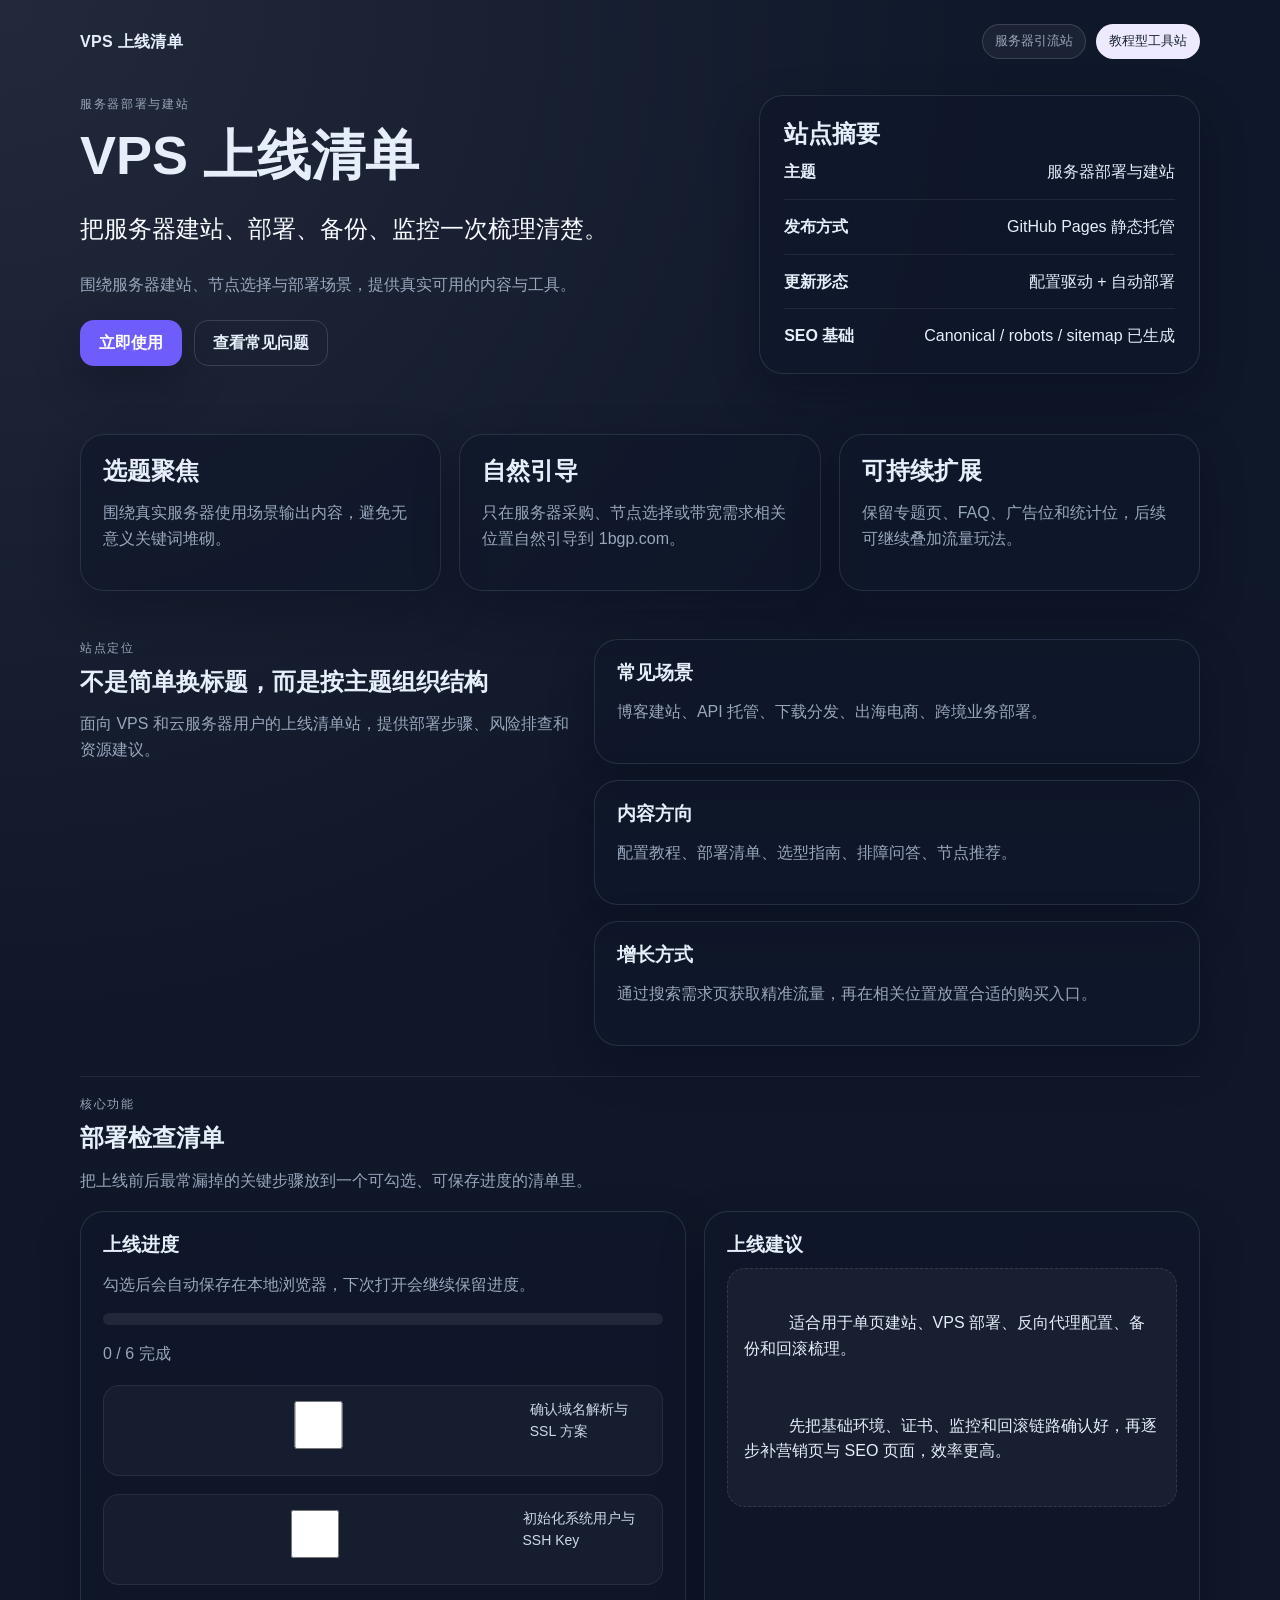
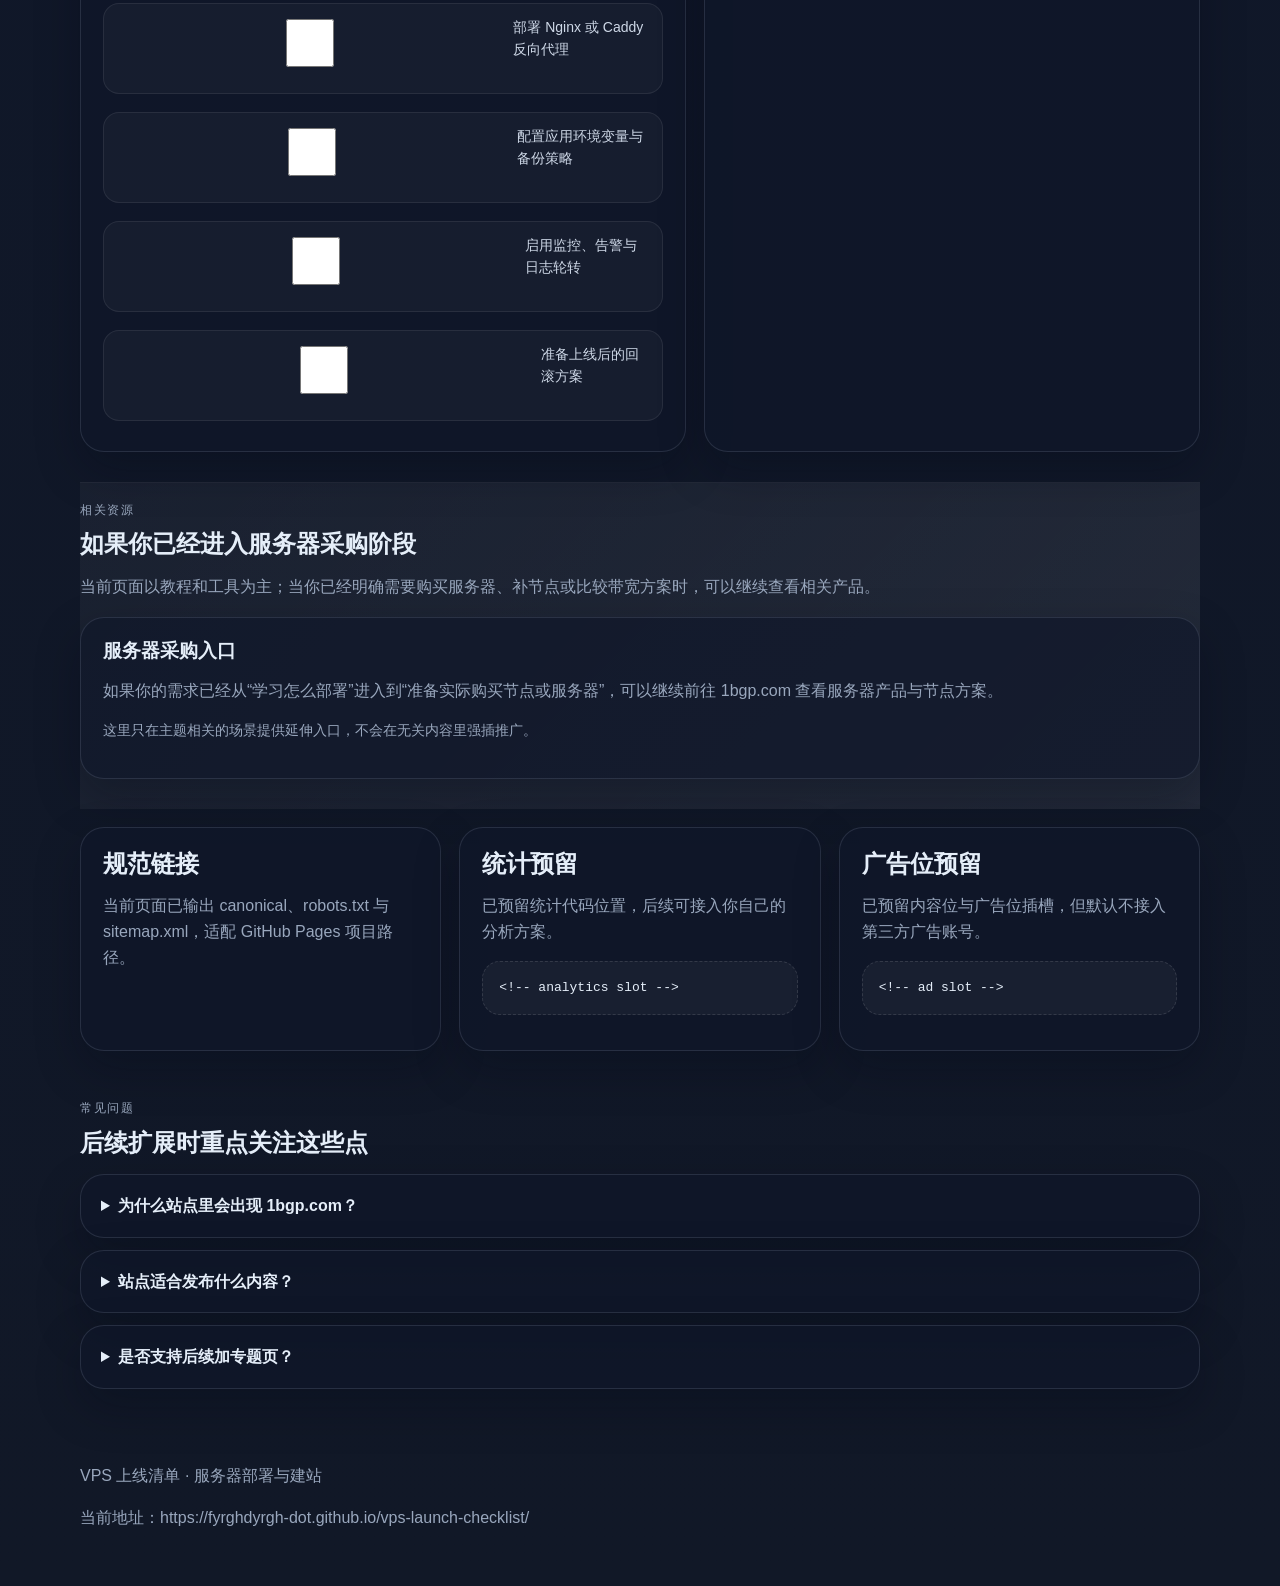
==== index.html @ 23035bbf "chore: publish vps-launch-checklist" ====
<!doctype html>
<html lang="zh-CN">
<head>
  <meta charset="utf-8">
  <meta name="viewport" content="width=device-width, initial-scale=1">
  <title>VPS 上线清单 - 把服务器建站、部署、备份、监控一次梳理清楚。</title>
  <meta name="description" content="面向 VPS 和云服务器用户的上线清单站，提供部署步骤、风险排查和资源建议。">
  <meta name="keywords" content="VPS 教程, 服务器建站, 云服务器清单, Linux 部署, GitHub Pages">
  <meta name="theme-color" content="#6d5efc">
  <link rel="canonical" href="https://fyrghdyrgh-dot.github.io/vps-launch-checklist/">
  <meta property="og:type" content="website">
  <meta property="og:title" content="VPS 上线清单">
  <meta property="og:description" content="面向 VPS 和云服务器用户的上线清单站，提供部署步骤、风险排查和资源建议。">
  <meta property="og:url" content="https://fyrghdyrgh-dot.github.io/vps-launch-checklist/">
  <meta property="og:locale" content="zh_CN">
  <meta name="twitter:card" content="summary_large_image">
  <link rel="stylesheet" href="./assets/site.css">
</head>
<body>
  <header class="site-shell hero">
    <nav class="nav">
      <a class="brand" href="./">VPS 上线清单</a>
      <div class="nav-meta">
        <span class="pill">服务器引流站</span>
        <span class="pill pill-soft">教程型工具站</span>
      </div>
    </nav>
    <div class="hero-grid">
      <section>
        <p class="eyebrow">服务器部署与建站</p>
        <h1>VPS 上线清单</h1>
        <p class="lead">把服务器建站、部署、备份、监控一次梳理清楚。</p>
        <p class="sublead">围绕服务器建站、节点选择与部署场景，提供真实可用的内容与工具。</p>
        <div class="cta-row">
          <a class="button" href="#feature">立即使用</a>
          <a class="button button-ghost" href="#faq">查看常见问题</a>
        </div>
      </section>
      <aside class="hero-panel">
        <h2>站点摘要</h2>
        <ul class="summary-list">
          <li><strong>主题</strong><span>服务器部署与建站</span></li>
          <li><strong>发布方式</strong><span>GitHub Pages 静态托管</span></li>
          <li><strong>更新形态</strong><span>配置驱动 + 自动部署</span></li>
          <li><strong>SEO 基础</strong><span>Canonical / robots / sitemap 已生成</span></li>
        </ul>
      </aside>
    </div>
  </header>

  <main class="site-shell">
    <section class="section section-grid">
      <article class="card"><h2>选题聚焦</h2><p>围绕真实服务器使用场景输出内容，避免无意义关键词堆砌。</p></article><article class="card"><h2>自然引导</h2><p>只在服务器采购、节点选择或带宽需求相关位置自然引导到 1bgp.com。</p></article><article class="card"><h2>可持续扩展</h2><p>保留专题页、FAQ、广告位和统计位，后续可继续叠加流量玩法。</p></article>
    </section>

    <section class="section split">
      <div>
        <p class="eyebrow">站点定位</p>
        <h2>不是简单换标题，而是按主题组织结构</h2>
        <p>面向 VPS 和云服务器用户的上线清单站，提供部署步骤、风险排查和资源建议。</p>
      </div>
      <div class="card-stack">
        <article class="card"><h3>常见场景</h3><p>博客建站、API 托管、下载分发、出海电商、跨境业务部署。</p></article><article class="card"><h3>内容方向</h3><p>配置教程、部署清单、选型指南、排障问答、节点推荐。</p></article><article class="card"><h3>增长方式</h3><p>通过搜索需求页获取精准流量，再在相关位置放置合适的购买入口。</p></article>
      </div>
    </section>

    <section class="section feature-wrap" id="feature">
      <div class="section-head">
        <p class="eyebrow">核心功能</p>
        <h2>部署检查清单</h2>
        <p>把上线前后最常漏掉的关键步骤放到一个可勾选、可保存进度的清单里。</p>
      </div>
      <div class="feature-grid">
      <article class="tool-card">
        <h3>上线进度</h3>
        <p>勾选后会自动保存在本地浏览器，下次打开会继续保留进度。</p>
        <div class="progress"><div class="progress-bar" id="progressBar"></div></div>
        <p id="progressText">0 / 6 完成</p>
        <div class="checklist" id="checklistRoot">
          <label class="check-item"><input type="checkbox" data-check-item="0"><span>确认域名解析与 SSL 方案</span></label><label class="check-item"><input type="checkbox" data-check-item="1"><span>初始化系统用户与 SSH Key</span></label><label class="check-item"><input type="checkbox" data-check-item="2"><span>部署 Nginx 或 Caddy 反向代理</span></label><label class="check-item"><input type="checkbox" data-check-item="3"><span>配置应用环境变量与备份策略</span></label><label class="check-item"><input type="checkbox" data-check-item="4"><span>启用监控、告警与日志轮转</span></label><label class="check-item"><input type="checkbox" data-check-item="5"><span>准备上线后的回滚方案</span></label>
        </div>
      </article>
      <article class="tool-card">
        <h3>上线建议</h3>
        <div class="result-panel">
          适合用于单页建站、VPS 部署、反向代理配置、备份和回滚梳理。<br><br>
          先把基础环境、证书、监控和回滚链路确认好，再逐步补营销页与 SEO 页面，效率更高。
        </div>
      </article>
    </div>
    </section>

    <section class="section promo">
    <div class="section-head">
      <p class="eyebrow">相关资源</p>
      <h2>如果你已经进入服务器采购阶段</h2>
      <p>当前页面以教程和工具为主；当你已经明确需要购买服务器、补节点或比较带宽方案时，可以继续查看相关产品。</p>
    </div>
    <article class="card">
      <h3>服务器采购入口</h3>
      <p>如果你的需求已经从“学习怎么部署”进入到“准备实际购买节点或服务器”，可以继续前往 <a class="inline-link" href="https://1bgp.com/">1bgp.com</a> 查看服务器产品与节点方案。</p>
      <p class="promo-note">这里只在主题相关的场景提供延伸入口，不会在无关内容里强插推广。</p>
    </article>
  </section>

    <section class="section utility-grid">
      <article class="card">
        <h2>规范链接</h2>
        <p>当前页面已输出 canonical、robots.txt 与 sitemap.xml，适配 GitHub Pages 项目路径。</p>
      </article>
      <article class="card">
        <h2>统计预留</h2>
        <p>已预留统计代码位置，后续可接入你自己的分析方案。</p>
        <pre class="placeholder">&lt;!-- analytics slot --&gt;</pre>
      </article>
      <article class="card">
        <h2>广告位预留</h2>
        <p>已预留内容位与广告位插槽，但默认不接入第三方广告账号。</p>
        <pre class="placeholder">&lt;!-- ad slot --&gt;</pre>
      </article>
    </section>

    <section class="section" id="faq">
      <div class="section-head">
        <p class="eyebrow">常见问题</p>
        <h2>后续扩展时重点关注这些点</h2>
      </div>
      <div class="faq-list">
        <details class="faq-item"><summary>为什么站点里会出现 1bgp.com？</summary><p>仅在用户已经产生服务器采购或节点筛选需求时，页面会提供一个自然的延伸入口。</p></details><details class="faq-item"><summary>站点适合发布什么内容？</summary><p>适合教程、实用工具、部署流程、问题排查和服务器选型建议。</p></details><details class="faq-item"><summary>是否支持后续加专题页？</summary><p>支持。当前模板是静态结构，可继续扩展更多 HTML 页面或 JSON 数据源。</p></details>
      </div>
    </section>
  </main>

  <footer class="site-shell footer">
    <p>VPS 上线清单 · 服务器部署与建站</p>
    <p>当前地址：<a href="https://fyrghdyrgh-dot.github.io/vps-launch-checklist/">https://fyrghdyrgh-dot.github.io/vps-launch-checklist/</a></p>
  </footer>

  <script>window.__SITE_DATA__ = {"owner":"fyrghdyrgh-dot","siteUrl":"https://fyrghdyrgh-dot.github.io/vps-launch-checklist/","repo":"vps-launch-checklist","slug":"vps-launch-checklist","name":"VPS 上线清单","tagline":"把服务器建站、部署、备份、监控一次梳理清楚。","description":"面向 VPS 和云服务器用户的上线清单站，提供部署步骤、风险排查和资源建议。","topic":"服务器部署与建站","category":"server-lead","keywords":["VPS 教程","服务器建站","云服务器清单","Linux 部署","GitHub Pages"],"lang":"zh-CN","colors":{"accent":"#6d5efc","accentSoft":"#edeaff","surface":"#0f172a","surfaceSoft":"#111827"},"promoteTarget":true,"targetLink":"https://1bgp.com/","analyticsPlaceholder":true,"adPlaceholder":true,"feature":{"kind":"deploymentChecklist","items":["确认域名解析与 SSL 方案","初始化系统用户与 SSH Key","部署 Nginx 或 Caddy 反向代理","配置应用环境变量与备份策略","启用监控、告警与日志轮转","准备上线后的回滚方案"]},"referenceStyle":"教程型工具站","sections":{"highlights":[{"title":"选题聚焦","text":"围绕真实服务器使用场景输出内容，避免无意义关键词堆砌。"},{"title":"自然引导","text":"只在服务器采购、节点选择或带宽需求相关位置自然引导到 1bgp.com。"},{"title":"可持续扩展","text":"保留专题页、FAQ、广告位和统计位，后续可继续叠加流量玩法。"}],"contentCards":[{"title":"常见场景","text":"博客建站、API 托管、下载分发、出海电商、跨境业务部署。"},{"title":"内容方向","text":"配置教程、部署清单、选型指南、排障问答、节点推荐。"},{"title":"增长方式","text":"通过搜索需求页获取精准流量，再在相关位置放置合适的购买入口。"}],"faq":[{"q":"为什么站点里会出现 1bgp.com？","a":"仅在用户已经产生服务器采购或节点筛选需求时，页面会提供一个自然的延伸入口。"},{"q":"站点适合发布什么内容？","a":"适合教程、实用工具、部署流程、问题排查和服务器选型建议。"},{"q":"是否支持后续加专题页？","a":"支持。当前模板是静态结构，可继续扩展更多 HTML 页面或 JSON 数据源。"}]}};</script>
  <script type="module" src="./assets/site.js"></script>
</body>
</html>
---- assets/site.css ----
:root {
  --accent: #6d5efc;
  --accent-soft: #edeaff;
  --surface: #0f172a;
  --surface-soft: #111827;
  --line: rgba(148, 163, 184, 0.18);
  --text: #e5eef9;
  --muted: #99a7bd;
  --card: rgba(15, 23, 42, 0.68);
  --shadow: 0 18px 45px rgba(2, 8, 23, 0.28);
}

* {
  box-sizing: border-box;
}

html {
  scroll-behavior: smooth;
}

body {
  margin: 0;
  font-family: Inter, "PingFang SC", "Microsoft YaHei", sans-serif;
  color: var(--text);
  background:
    radial-gradient(circle at top left, rgba(255, 255, 255, 0.08), transparent 30%),
    linear-gradient(180deg, var(--surface), var(--surface-soft));
  line-height: 1.6;
}

a {
  color: inherit;
  text-decoration: none;
}

.site-shell {
  width: min(1120px, calc(100% - 32px));
  margin: 0 auto;
}

.hero {
  padding: 24px 0 42px;
}

.nav {
  display: flex;
  justify-content: space-between;
  gap: 16px;
  align-items: center;
  margin-bottom: 36px;
}

.brand {
  font-weight: 800;
  letter-spacing: 0.02em;
}

.nav-meta {
  display: flex;
  gap: 10px;
  flex-wrap: wrap;
}

.pill {
  border: 1px solid rgba(255, 255, 255, 0.14);
  border-radius: 999px;
  padding: 6px 12px;
  color: var(--muted);
  background: rgba(255, 255, 255, 0.05);
  font-size: 13px;
}

.pill-soft {
  background: var(--accent-soft);
  color: #182135;
  border-color: transparent;
}

.hero-grid,
.split,
.section-grid,
.utility-grid,
.feature-grid {
  display: grid;
  gap: 18px;
}

.hero-grid {
  grid-template-columns: minmax(0, 1.2fr) minmax(280px, 0.8fr);
  align-items: stretch;
}

.eyebrow {
  text-transform: uppercase;
  letter-spacing: 0.14em;
  font-size: 12px;
  color: var(--muted);
  margin: 0 0 10px;
}

h1,
h2,
h3 {
  margin: 0 0 12px;
  line-height: 1.15;
}

h1 {
  font-size: clamp(32px, 5vw, 54px);
}

.lead {
  font-size: clamp(18px, 2.6vw, 24px);
  color: #f8fbff;
  max-width: 720px;
}

.sublead,
p {
  color: var(--muted);
}

.cta-row {
  display: flex;
  gap: 12px;
  margin-top: 22px;
  flex-wrap: wrap;
}

.button {
  display: inline-flex;
  align-items: center;
  justify-content: center;
  min-height: 46px;
  padding: 0 18px;
  border-radius: 14px;
  background: var(--accent);
  color: white;
  font-weight: 700;
  border: 1px solid transparent;
  box-shadow: var(--shadow);
}

.button-ghost {
  background: transparent;
  border-color: rgba(255, 255, 255, 0.14);
  color: var(--text);
  box-shadow: none;
}

.hero-panel,
.card,
.tool-card,
.faq-item {
  border: 1px solid var(--line);
  border-radius: 24px;
  background: var(--card);
  box-shadow: var(--shadow);
}

.hero-panel {
  padding: 24px;
}

.summary-list {
  list-style: none;
  margin: 0;
  padding: 0;
  display: grid;
  gap: 14px;
}

.summary-list li {
  display: flex;
  justify-content: space-between;
  gap: 12px;
  align-items: center;
  border-bottom: 1px solid rgba(255, 255, 255, 0.08);
  padding-bottom: 14px;
}

.summary-list li:last-child {
  border-bottom: 0;
  padding-bottom: 0;
}

.section {
  padding: 18px 0 30px;
}

.section-grid,
.utility-grid {
  grid-template-columns: repeat(3, minmax(0, 1fr));
}

.card-stack {
  display: grid;
  gap: 16px;
}

.card,
.tool-card {
  padding: 22px;
}

.split {
  grid-template-columns: minmax(0, 0.9fr) minmax(0, 1.1fr);
  align-items: start;
}

.section-head {
  margin-bottom: 18px;
}

.feature-wrap {
  border-top: 1px solid rgba(255, 255, 255, 0.08);
  border-bottom: 1px solid rgba(255, 255, 255, 0.08);
}

.feature-grid {
  grid-template-columns: 1.1fr 0.9fr;
}

label {
  display: block;
  margin-bottom: 8px;
  color: #ced8e7;
  font-size: 14px;
}

input,
select,
textarea {
  width: 100%;
  border: 1px solid rgba(255, 255, 255, 0.12);
  border-radius: 14px;
  background: rgba(255, 255, 255, 0.04);
  color: var(--text);
  padding: 12px 14px;
  min-height: 48px;
  margin-bottom: 14px;
}

input::placeholder,
textarea::placeholder {
  color: #7f8ba1;
}

.meta-row {
  display: grid;
  grid-template-columns: repeat(2, minmax(0, 1fr));
  gap: 12px;
}

.progress {
  height: 12px;
  border-radius: 999px;
  background: rgba(255, 255, 255, 0.08);
  overflow: hidden;
  margin: 14px 0 10px;
}

.progress-bar {
  height: 100%;
  width: 0;
  background: linear-gradient(90deg, var(--accent), #ffffff);
}

.checklist {
  display: grid;
  gap: 10px;
  margin-top: 18px;
}

.check-item {
  display: flex;
  gap: 12px;
  align-items: flex-start;
  padding: 12px 14px;
  border: 1px solid rgba(255, 255, 255, 0.08);
  border-radius: 16px;
  background: rgba(255, 255, 255, 0.03);
}

.result-panel,
.placeholder {
  border-radius: 18px;
  background: rgba(255, 255, 255, 0.04);
  padding: 16px;
  border: 1px dashed rgba(255, 255, 255, 0.12);
  white-space: pre-wrap;
}

.promo {
  background: linear-gradient(135deg, rgba(255, 255, 255, 0.04), rgba(255, 255, 255, 0.08));
}

.promo-note {
  font-size: 14px;
  color: var(--muted);
}

.faq-list {
  display: grid;
  gap: 12px;
}

.faq-item {
  padding: 18px 20px;
}

.faq-item summary {
  cursor: pointer;
  font-weight: 700;
}

.footer,
.empty-state {
  padding: 28px 0 40px;
}

.empty-state {
  min-height: 100vh;
  display: grid;
  place-items: center;
}

@media (max-width: 920px) {
  .hero-grid,
  .split,
  .section-grid,
  .utility-grid,
  .feature-grid {
    grid-template-columns: 1fr;
  }
}

@media (max-width: 640px) {
  .site-shell {
    width: min(100% - 24px, 1120px);
  }

  .nav {
    align-items: flex-start;
    flex-direction: column;
  }

  .meta-row {
    grid-template-columns: 1fr;
  }

  .button {
    width: 100%;
  }
}
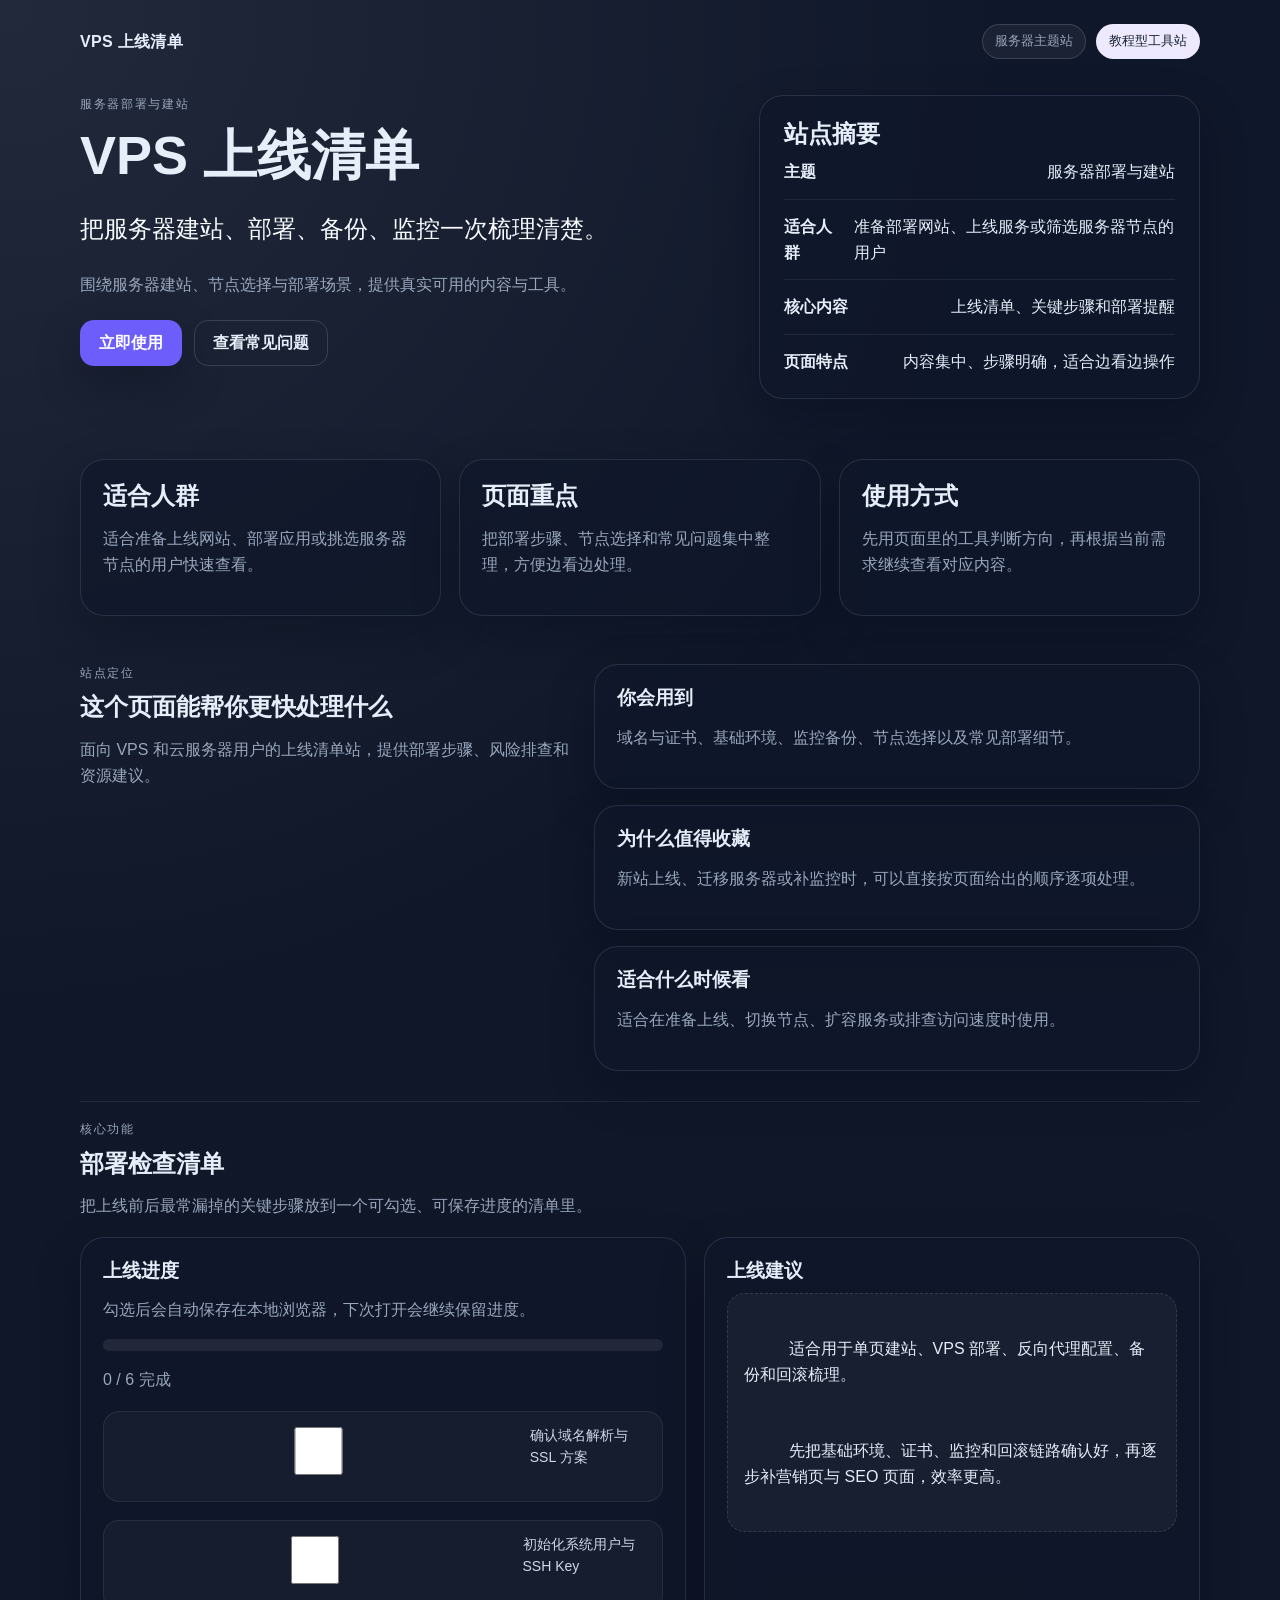
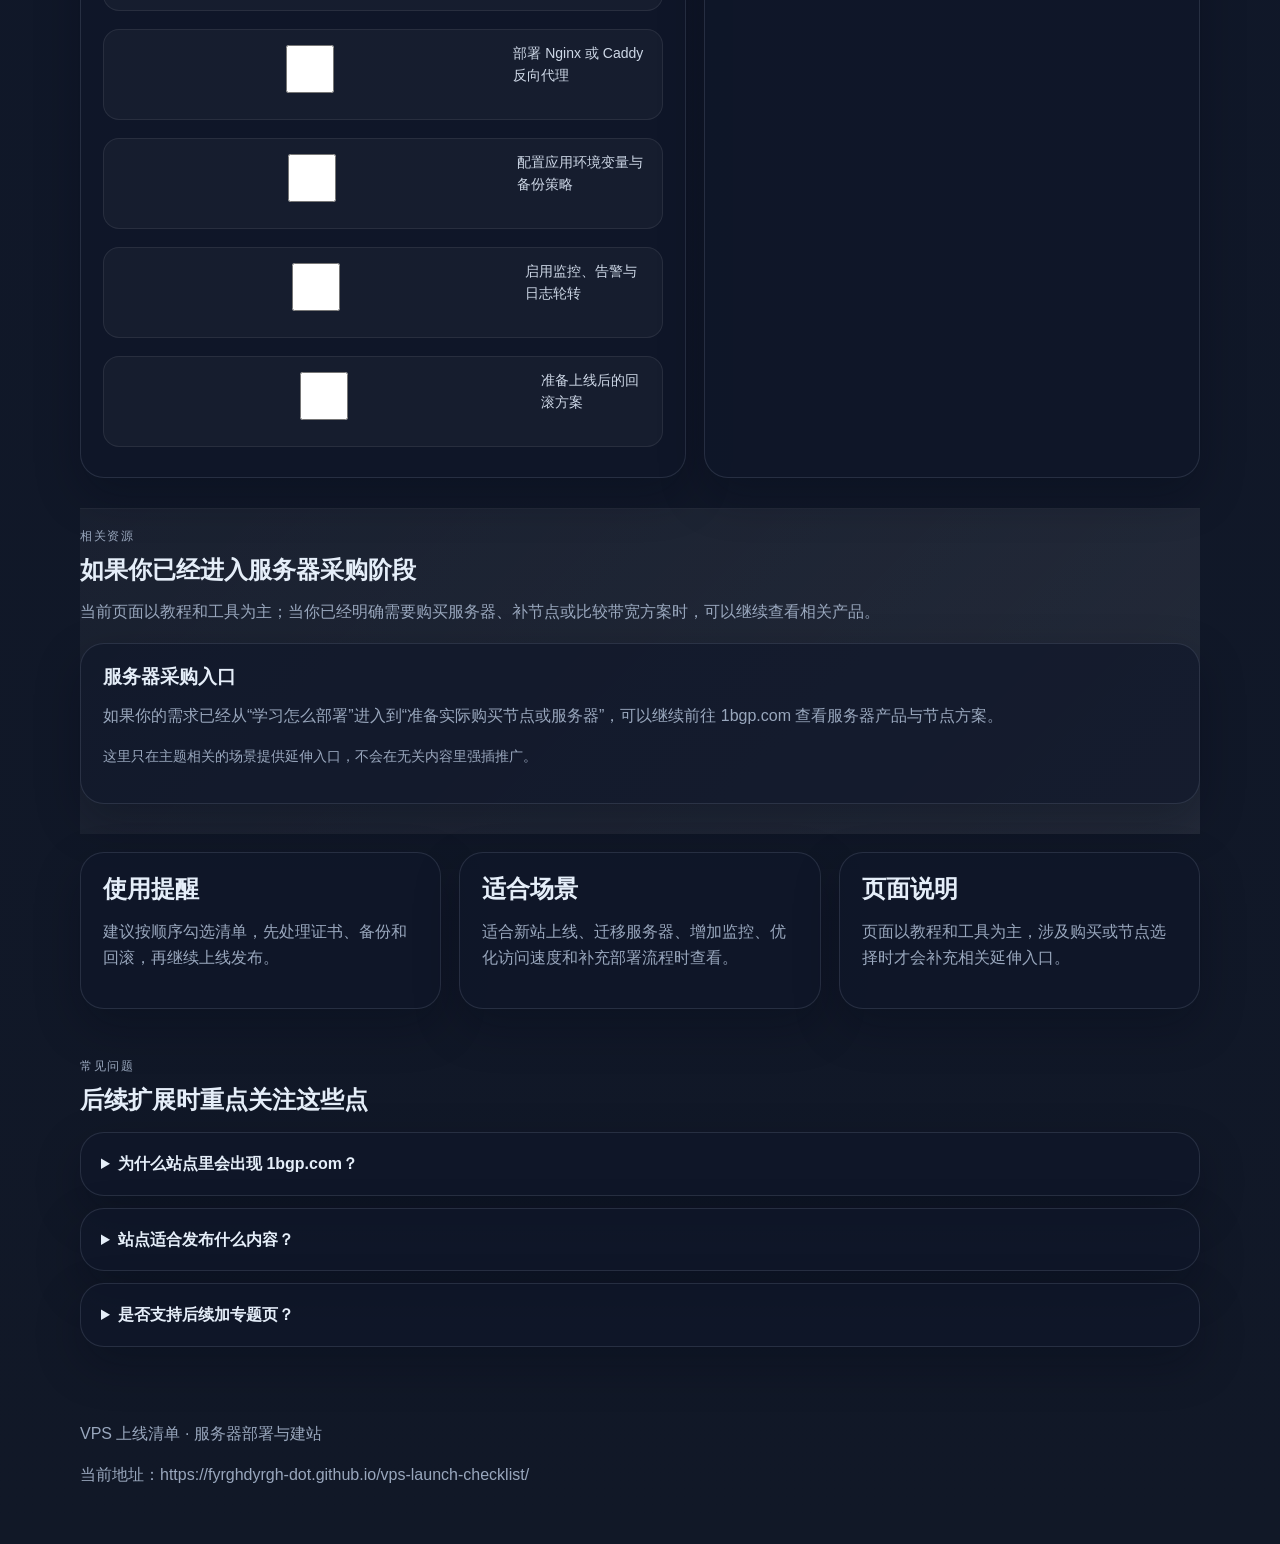
==== commit 18ffd2da: "chore: publish vps-launch-checklist" ====
--- a/index.html
+++ b/index.html
@@ -21,7 +21,7 @@
     <nav class="nav">
       <a class="brand" href="./">VPS 上线清单</a>
       <div class="nav-meta">
-        <span class="pill">服务器引流站</span>
+        <span class="pill">服务器主题站</span>
         <span class="pill pill-soft">教程型工具站</span>
       </div>
     </nav>
@@ -40,9 +40,9 @@
         <h2>站点摘要</h2>
         <ul class="summary-list">
           <li><strong>主题</strong><span>服务器部署与建站</span></li>
-          <li><strong>发布方式</strong><span>GitHub Pages 静态托管</span></li>
-          <li><strong>更新形态</strong><span>配置驱动 + 自动部署</span></li>
-          <li><strong>SEO 基础</strong><span>Canonical / robots / sitemap 已生成</span></li>
+          <li><strong>适合人群</strong><span>准备部署网站、上线服务或筛选服务器节点的用户</span></li>
+          <li><strong>核心内容</strong><span>上线清单、关键步骤和部署提醒</span></li>
+          <li><strong>页面特点</strong><span>内容集中、步骤明确，适合边看边操作</span></li>
         </ul>
       </aside>
     </div>
@@ -50,17 +50,17 @@
 
   <main class="site-shell">
     <section class="section section-grid">
-      <article class="card"><h2>选题聚焦</h2><p>围绕真实服务器使用场景输出内容，避免无意义关键词堆砌。</p></article><article class="card"><h2>自然引导</h2><p>只在服务器采购、节点选择或带宽需求相关位置自然引导到 1bgp.com。</p></article><article class="card"><h2>可持续扩展</h2><p>保留专题页、FAQ、广告位和统计位，后续可继续叠加流量玩法。</p></article>
+      <article class="card"><h2>适合人群</h2><p>适合准备上线网站、部署应用或挑选服务器节点的用户快速查看。</p></article><article class="card"><h2>页面重点</h2><p>把部署步骤、节点选择和常见问题集中整理，方便边看边处理。</p></article><article class="card"><h2>使用方式</h2><p>先用页面里的工具判断方向，再根据当前需求继续查看对应内容。</p></article>
     </section>
 
     <section class="section split">
       <div>
         <p class="eyebrow">站点定位</p>
-        <h2>不是简单换标题，而是按主题组织结构</h2>
+        <h2>这个页面能帮你更快处理什么</h2>
         <p>面向 VPS 和云服务器用户的上线清单站，提供部署步骤、风险排查和资源建议。</p>
       </div>
       <div class="card-stack">
-        <article class="card"><h3>常见场景</h3><p>博客建站、API 托管、下载分发、出海电商、跨境业务部署。</p></article><article class="card"><h3>内容方向</h3><p>配置教程、部署清单、选型指南、排障问答、节点推荐。</p></article><article class="card"><h3>增长方式</h3><p>通过搜索需求页获取精准流量，再在相关位置放置合适的购买入口。</p></article>
+        <article class="card"><h3>你会用到</h3><p>域名与证书、基础环境、监控备份、节点选择以及常见部署细节。</p></article><article class="card"><h3>为什么值得收藏</h3><p>新站上线、迁移服务器或补监控时，可以直接按页面给出的顺序逐项处理。</p></article><article class="card"><h3>适合什么时候看</h3><p>适合在准备上线、切换节点、扩容服务或排查访问速度时使用。</p></article>
       </div>
     </section>
 
@@ -105,18 +105,16 @@
 
     <section class="section utility-grid">
       <article class="card">
-        <h2>规范链接</h2>
-        <p>当前页面已输出 canonical、robots.txt 与 sitemap.xml，适配 GitHub Pages 项目路径。</p>
+        <h2>使用提醒</h2>
+        <p>建议按顺序勾选清单，先处理证书、备份和回滚，再继续上线发布。</p>
       </article>
       <article class="card">
-        <h2>统计预留</h2>
-        <p>已预留统计代码位置，后续可接入你自己的分析方案。</p>
-        <pre class="placeholder">&lt;!-- analytics slot --&gt;</pre>
+        <h2>适合场景</h2>
+        <p>适合新站上线、迁移服务器、增加监控、优化访问速度和补充部署流程时查看。</p>
       </article>
       <article class="card">
-        <h2>广告位预留</h2>
-        <p>已预留内容位与广告位插槽，但默认不接入第三方广告账号。</p>
-        <pre class="placeholder">&lt;!-- ad slot --&gt;</pre>
+        <h2>页面说明</h2>
+        <p>页面以教程和工具为主，涉及购买或节点选择时才会补充相关延伸入口。</p>
       </article>
     </section>
 
@@ -126,7 +124,7 @@
         <h2>后续扩展时重点关注这些点</h2>
       </div>
       <div class="faq-list">
-        <details class="faq-item"><summary>为什么站点里会出现 1bgp.com？</summary><p>仅在用户已经产生服务器采购或节点筛选需求时，页面会提供一个自然的延伸入口。</p></details><details class="faq-item"><summary>站点适合发布什么内容？</summary><p>适合教程、实用工具、部署流程、问题排查和服务器选型建议。</p></details><details class="faq-item"><summary>是否支持后续加专题页？</summary><p>支持。当前模板是静态结构，可继续扩展更多 HTML 页面或 JSON 数据源。</p></details>
+        <details class="faq-item"><summary>为什么站点里会出现 1bgp.com？</summary><p>当内容涉及服务器购买、节点选择或带宽方案时，页面会提供一个相关入口，方便继续查看。</p></details><details class="faq-item"><summary>站点适合发布什么内容？</summary><p>适合教程、实用工具、部署流程、问题排查和服务器选型建议。</p></details><details class="faq-item"><summary>是否支持后续加专题页？</summary><p>支持，后续可以继续补充专题内容、案例说明和更细的操作步骤。</p></details>
       </div>
     </section>
   </main>
@@ -136,7 +134,7 @@
     <p>当前地址：<a href="https://fyrghdyrgh-dot.github.io/vps-launch-checklist/">https://fyrghdyrgh-dot.github.io/vps-launch-checklist/</a></p>
   </footer>
 
-  <script>window.__SITE_DATA__ = {"owner":"fyrghdyrgh-dot","siteUrl":"https://fyrghdyrgh-dot.github.io/vps-launch-checklist/","repo":"vps-launch-checklist","slug":"vps-launch-checklist","name":"VPS 上线清单","tagline":"把服务器建站、部署、备份、监控一次梳理清楚。","description":"面向 VPS 和云服务器用户的上线清单站，提供部署步骤、风险排查和资源建议。","topic":"服务器部署与建站","category":"server-lead","keywords":["VPS 教程","服务器建站","云服务器清单","Linux 部署","GitHub Pages"],"lang":"zh-CN","colors":{"accent":"#6d5efc","accentSoft":"#edeaff","surface":"#0f172a","surfaceSoft":"#111827"},"promoteTarget":true,"targetLink":"https://1bgp.com/","analyticsPlaceholder":true,"adPlaceholder":true,"feature":{"kind":"deploymentChecklist","items":["确认域名解析与 SSL 方案","初始化系统用户与 SSH Key","部署 Nginx 或 Caddy 反向代理","配置应用环境变量与备份策略","启用监控、告警与日志轮转","准备上线后的回滚方案"]},"referenceStyle":"教程型工具站","sections":{"highlights":[{"title":"选题聚焦","text":"围绕真实服务器使用场景输出内容，避免无意义关键词堆砌。"},{"title":"自然引导","text":"只在服务器采购、节点选择或带宽需求相关位置自然引导到 1bgp.com。"},{"title":"可持续扩展","text":"保留专题页、FAQ、广告位和统计位，后续可继续叠加流量玩法。"}],"contentCards":[{"title":"常见场景","text":"博客建站、API 托管、下载分发、出海电商、跨境业务部署。"},{"title":"内容方向","text":"配置教程、部署清单、选型指南、排障问答、节点推荐。"},{"title":"增长方式","text":"通过搜索需求页获取精准流量，再在相关位置放置合适的购买入口。"}],"faq":[{"q":"为什么站点里会出现 1bgp.com？","a":"仅在用户已经产生服务器采购或节点筛选需求时，页面会提供一个自然的延伸入口。"},{"q":"站点适合发布什么内容？","a":"适合教程、实用工具、部署流程、问题排查和服务器选型建议。"},{"q":"是否支持后续加专题页？","a":"支持。当前模板是静态结构，可继续扩展更多 HTML 页面或 JSON 数据源。"}]}};</script>
+  <script>window.__SITE_DATA__ = {"owner":"fyrghdyrgh-dot","siteUrl":"https://fyrghdyrgh-dot.github.io/vps-launch-checklist/","repo":"vps-launch-checklist","slug":"vps-launch-checklist","name":"VPS 上线清单","tagline":"把服务器建站、部署、备份、监控一次梳理清楚。","description":"面向 VPS 和云服务器用户的上线清单站，提供部署步骤、风险排查和资源建议。","topic":"服务器部署与建站","category":"server-lead","keywords":["VPS 教程","服务器建站","云服务器清单","Linux 部署","GitHub Pages"],"lang":"zh-CN","colors":{"accent":"#6d5efc","accentSoft":"#edeaff","surface":"#0f172a","surfaceSoft":"#111827"},"promoteTarget":true,"targetLink":"https://1bgp.com/","analyticsPlaceholder":true,"adPlaceholder":true,"feature":{"kind":"deploymentChecklist","items":["确认域名解析与 SSL 方案","初始化系统用户与 SSH Key","部署 Nginx 或 Caddy 反向代理","配置应用环境变量与备份策略","启用监控、告警与日志轮转","准备上线后的回滚方案"]},"referenceStyle":"教程型工具站","sections":{"highlights":[{"title":"适合人群","text":"适合准备上线网站、部署应用或挑选服务器节点的用户快速查看。"},{"title":"页面重点","text":"把部署步骤、节点选择和常见问题集中整理，方便边看边处理。"},{"title":"使用方式","text":"先用页面里的工具判断方向，再根据当前需求继续查看对应内容。"}],"contentCards":[{"title":"你会用到","text":"域名与证书、基础环境、监控备份、节点选择以及常见部署细节。"},{"title":"为什么值得收藏","text":"新站上线、迁移服务器或补监控时，可以直接按页面给出的顺序逐项处理。"},{"title":"适合什么时候看","text":"适合在准备上线、切换节点、扩容服务或排查访问速度时使用。"}],"faq":[{"q":"为什么站点里会出现 1bgp.com？","a":"当内容涉及服务器购买、节点选择或带宽方案时，页面会提供一个相关入口，方便继续查看。"},{"q":"站点适合发布什么内容？","a":"适合教程、实用工具、部署流程、问题排查和服务器选型建议。"},{"q":"是否支持后续加专题页？","a":"支持，后续可以继续补充专题内容、案例说明和更细的操作步骤。"}]}};</script>
   <script type="module" src="./assets/site.js"></script>
 </body>
 </html>
